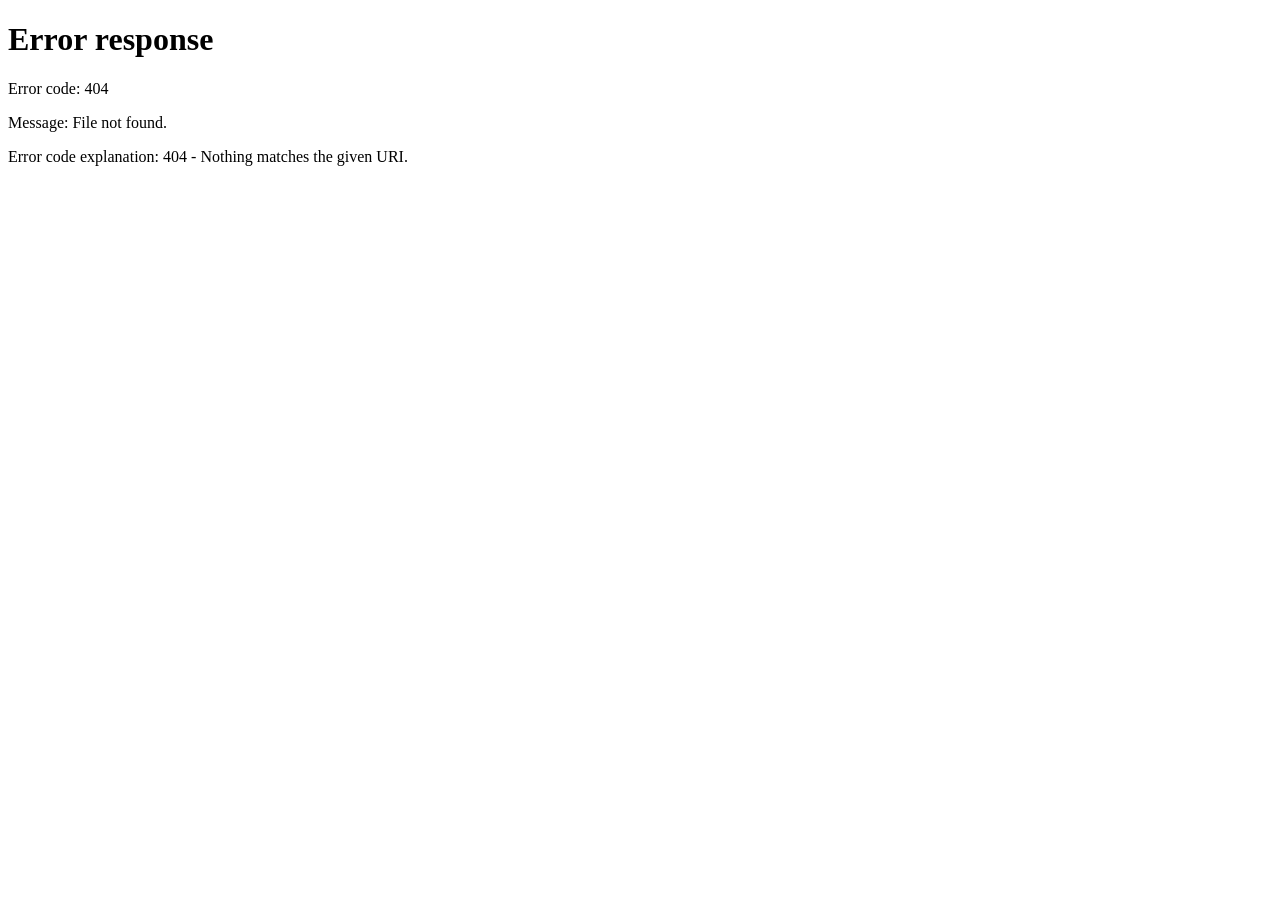
==== umka/index.html @ b2afa0b6 "Add Umka entry page redirecting to the chosen version Co-Authored-By: Claude Opus 5.5 <noreply@anthr" ====
<!doctype html>
<html lang="ru">
<head>
<meta charset="utf-8">
<meta name="viewport" content="width=device-width, initial-scale=1">
<meta name="robots" content="noindex, nofollow">
<title>Умка — редизайн главной</title>
<script>
  (function () {
    var allowed = { v1: 1, v5: 1 };
    var fromQuery = new URLSearchParams(window.location.search).get('v');
    var saved = null;
    try { saved = localStorage.getItem('umka-version'); } catch (e) {}
    var version = allowed[fromQuery] ? fromQuery : (allowed[saved] ? saved : 'v1');
    window.location.replace(version + '/' + window.location.hash);
  })();
</script>
<style>body{margin:0;font-family:system-ui,sans-serif;background:#F4F6FB;color:#0E1A3A;display:flex;min-height:100vh;align-items:center;justify-content:center}a{color:#2B58D9;margin:0 8px}</style>
</head>
<body>
<p>Умка — редизайн главной: <a href="v1/">вариант 1</a> <a href="v5/">вариант 5</a></p>
</body>
</html>
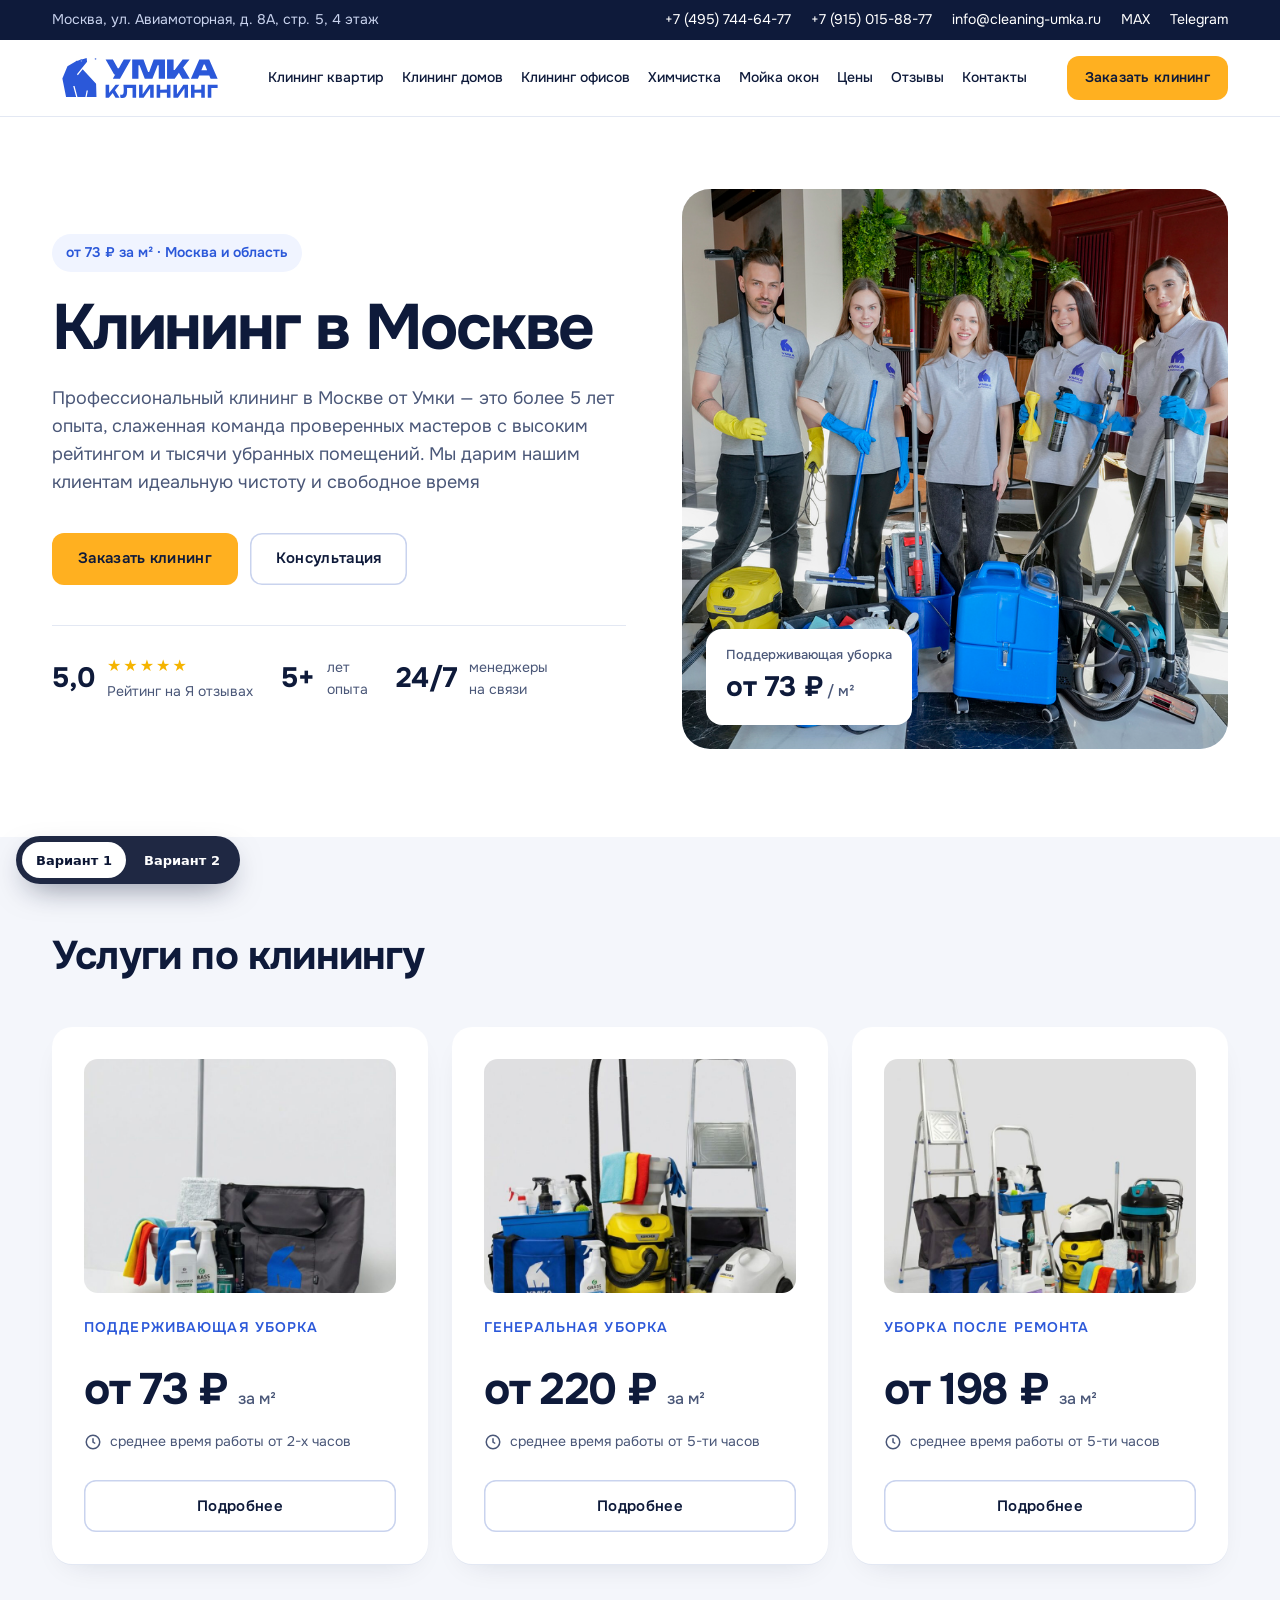
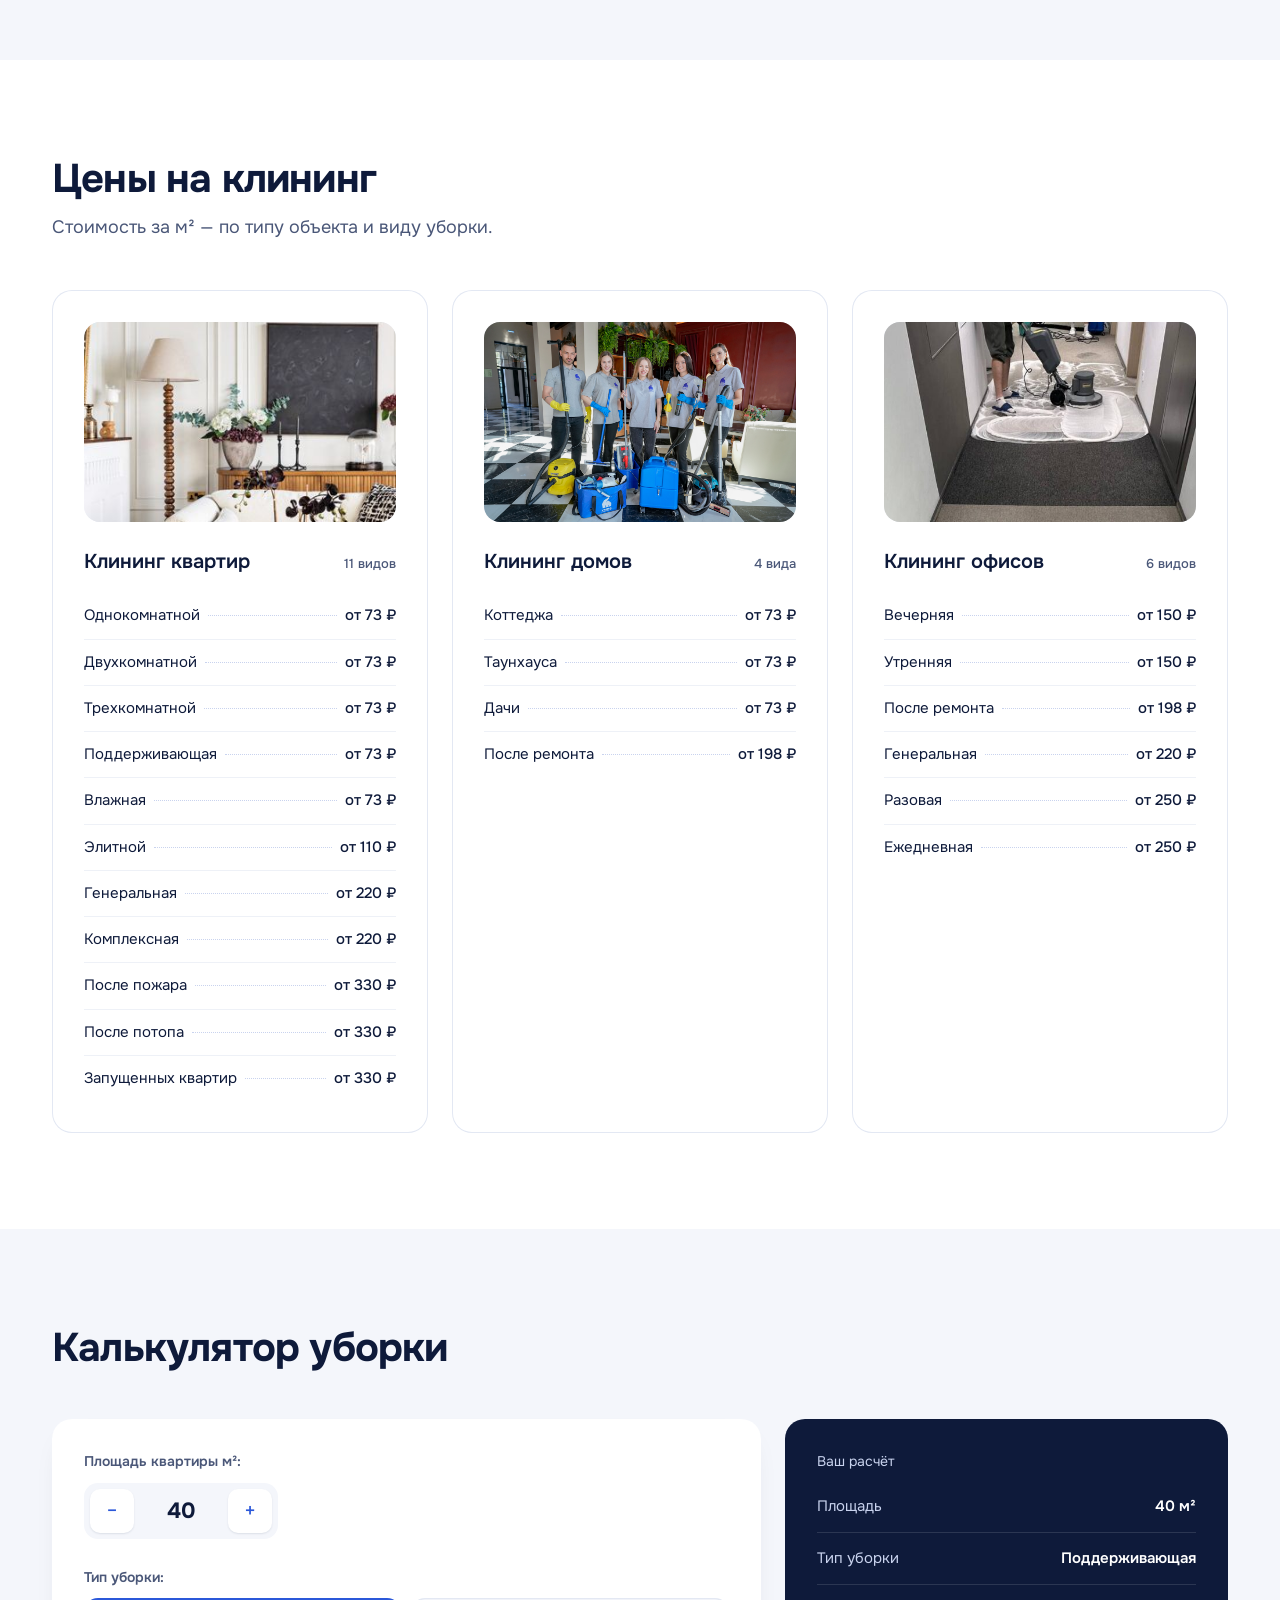
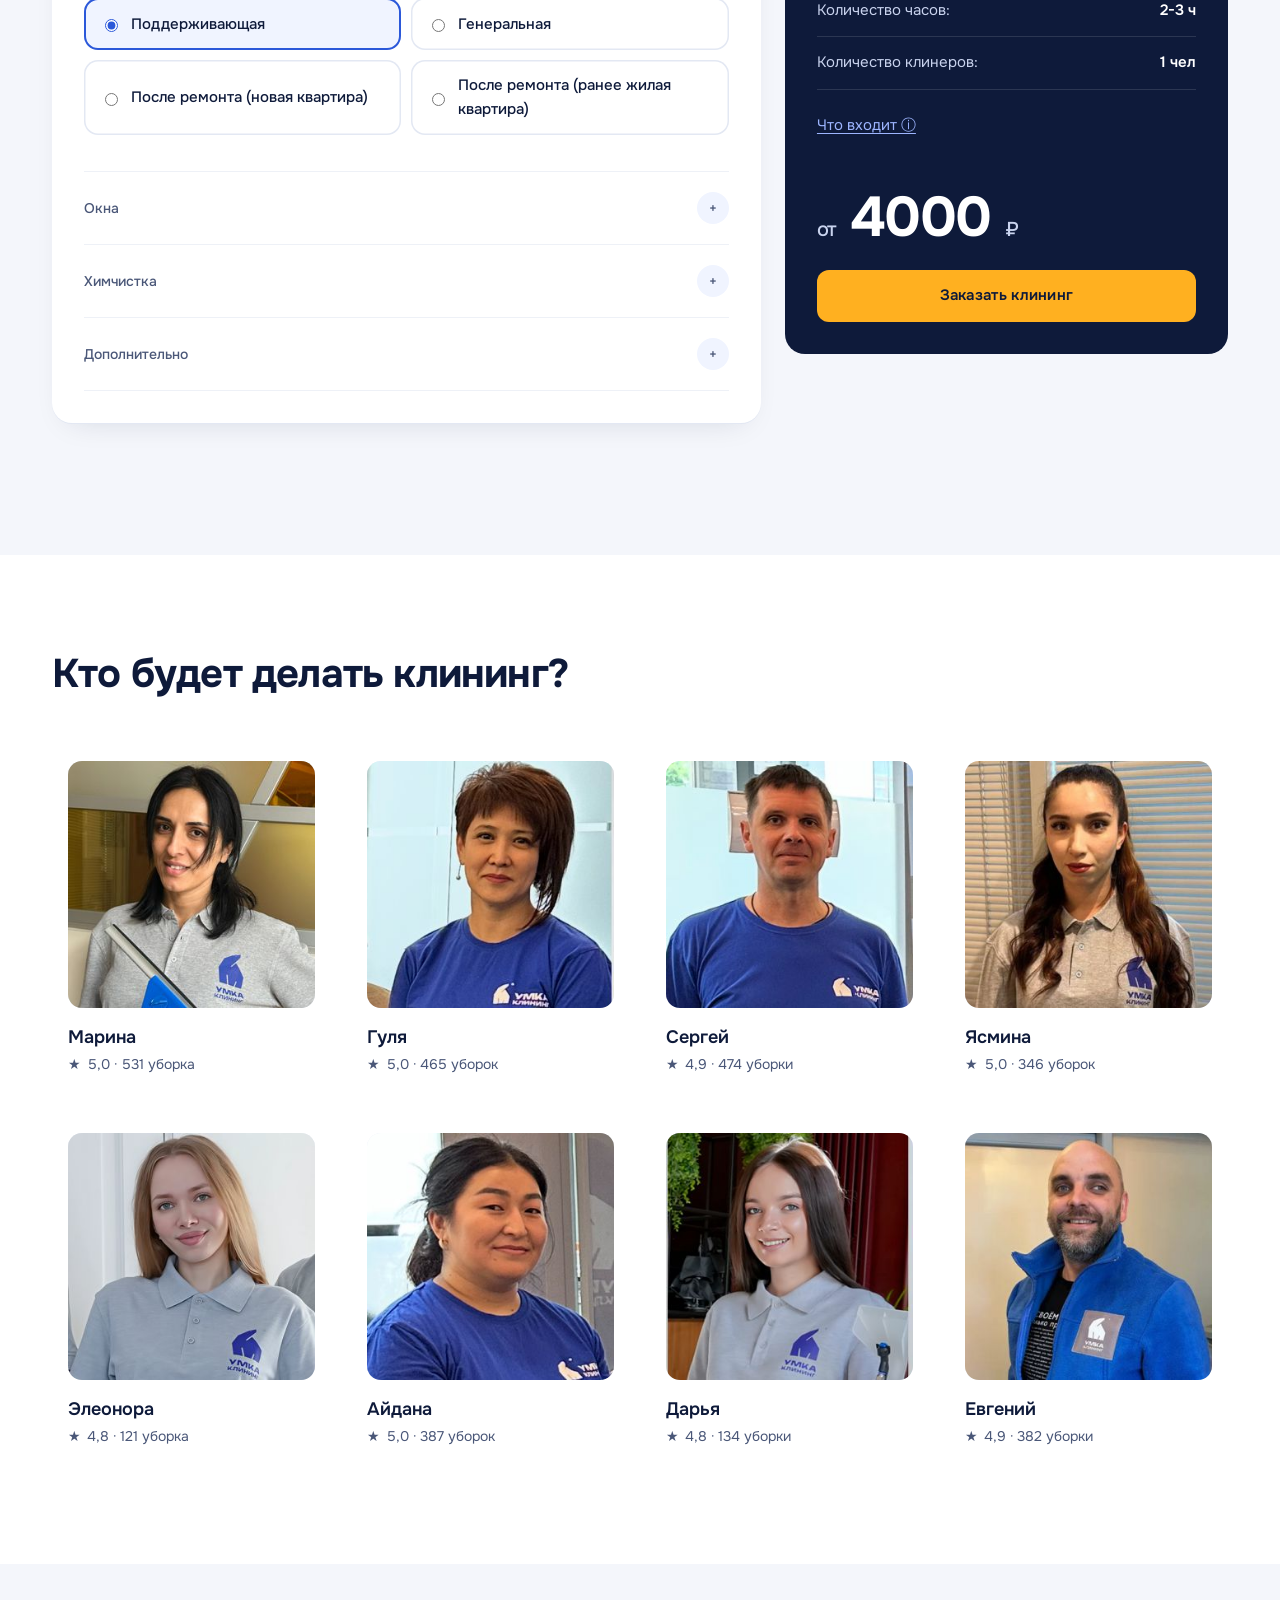
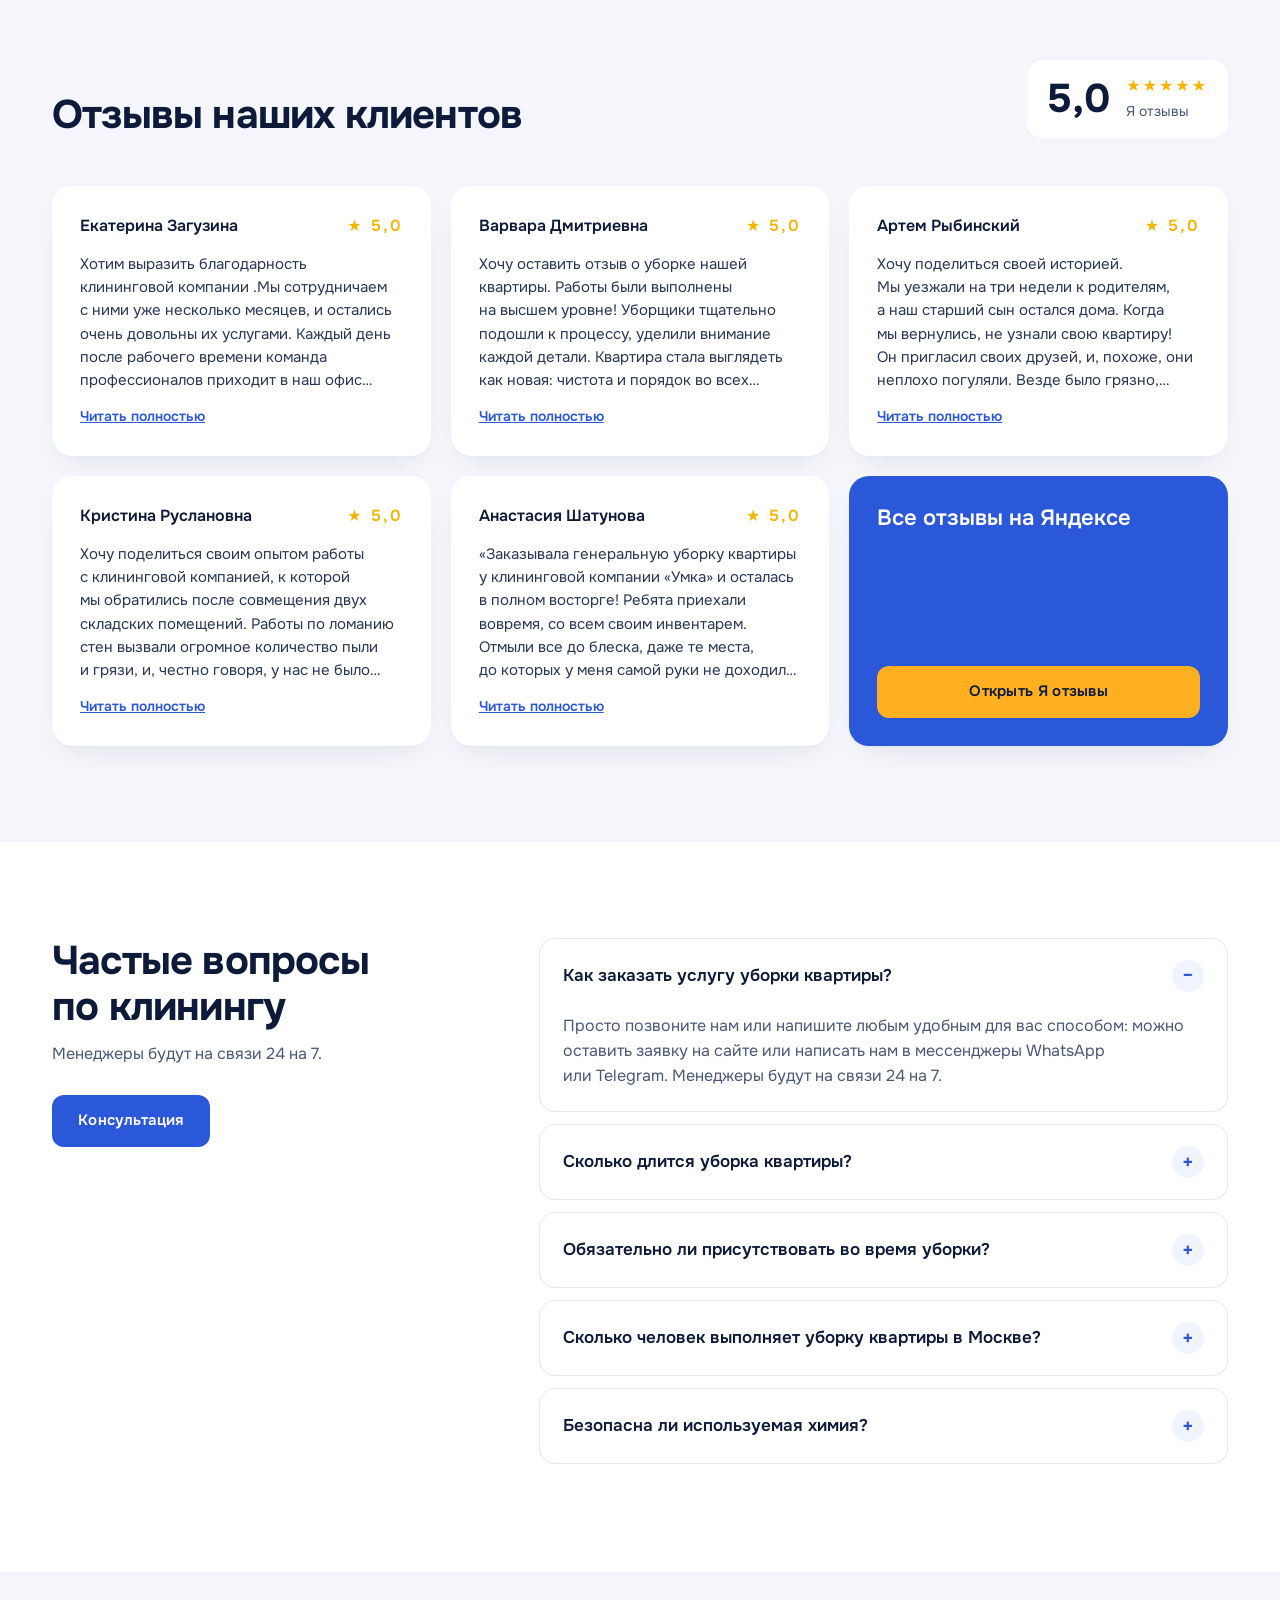
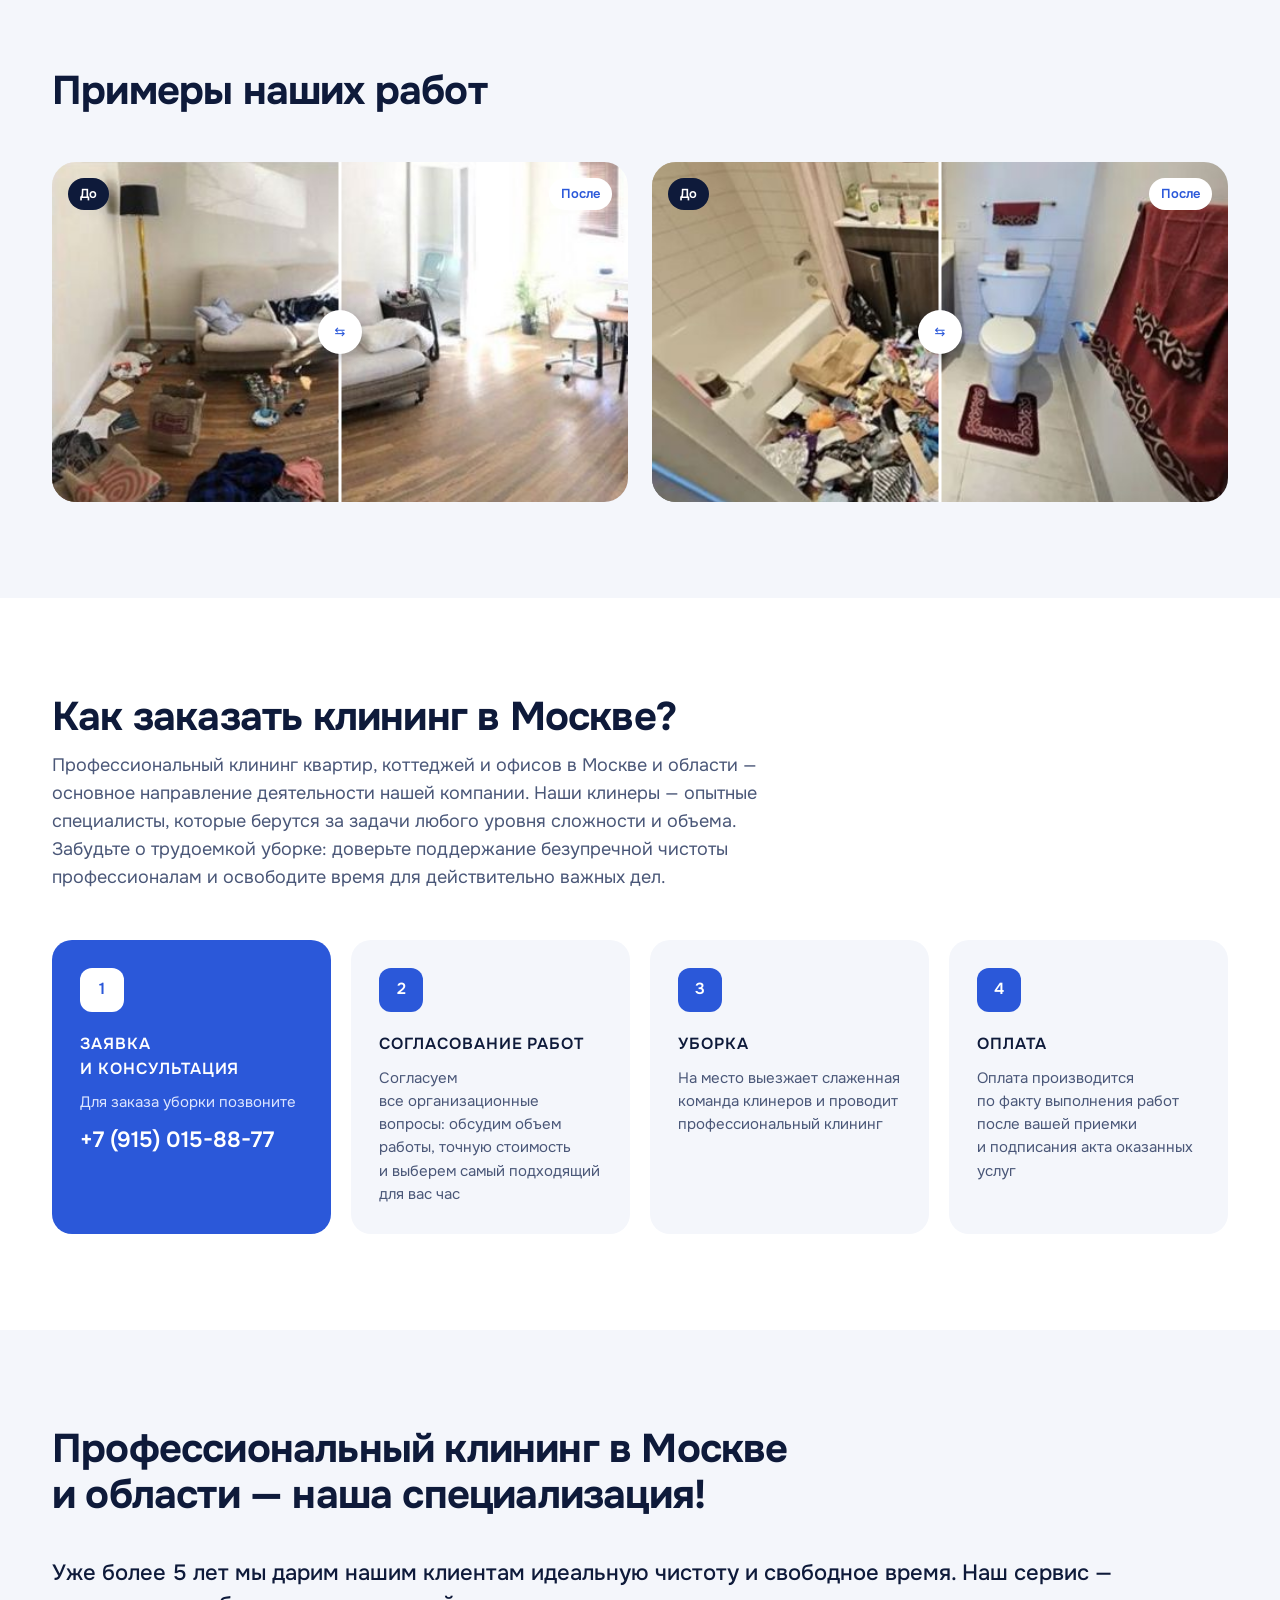
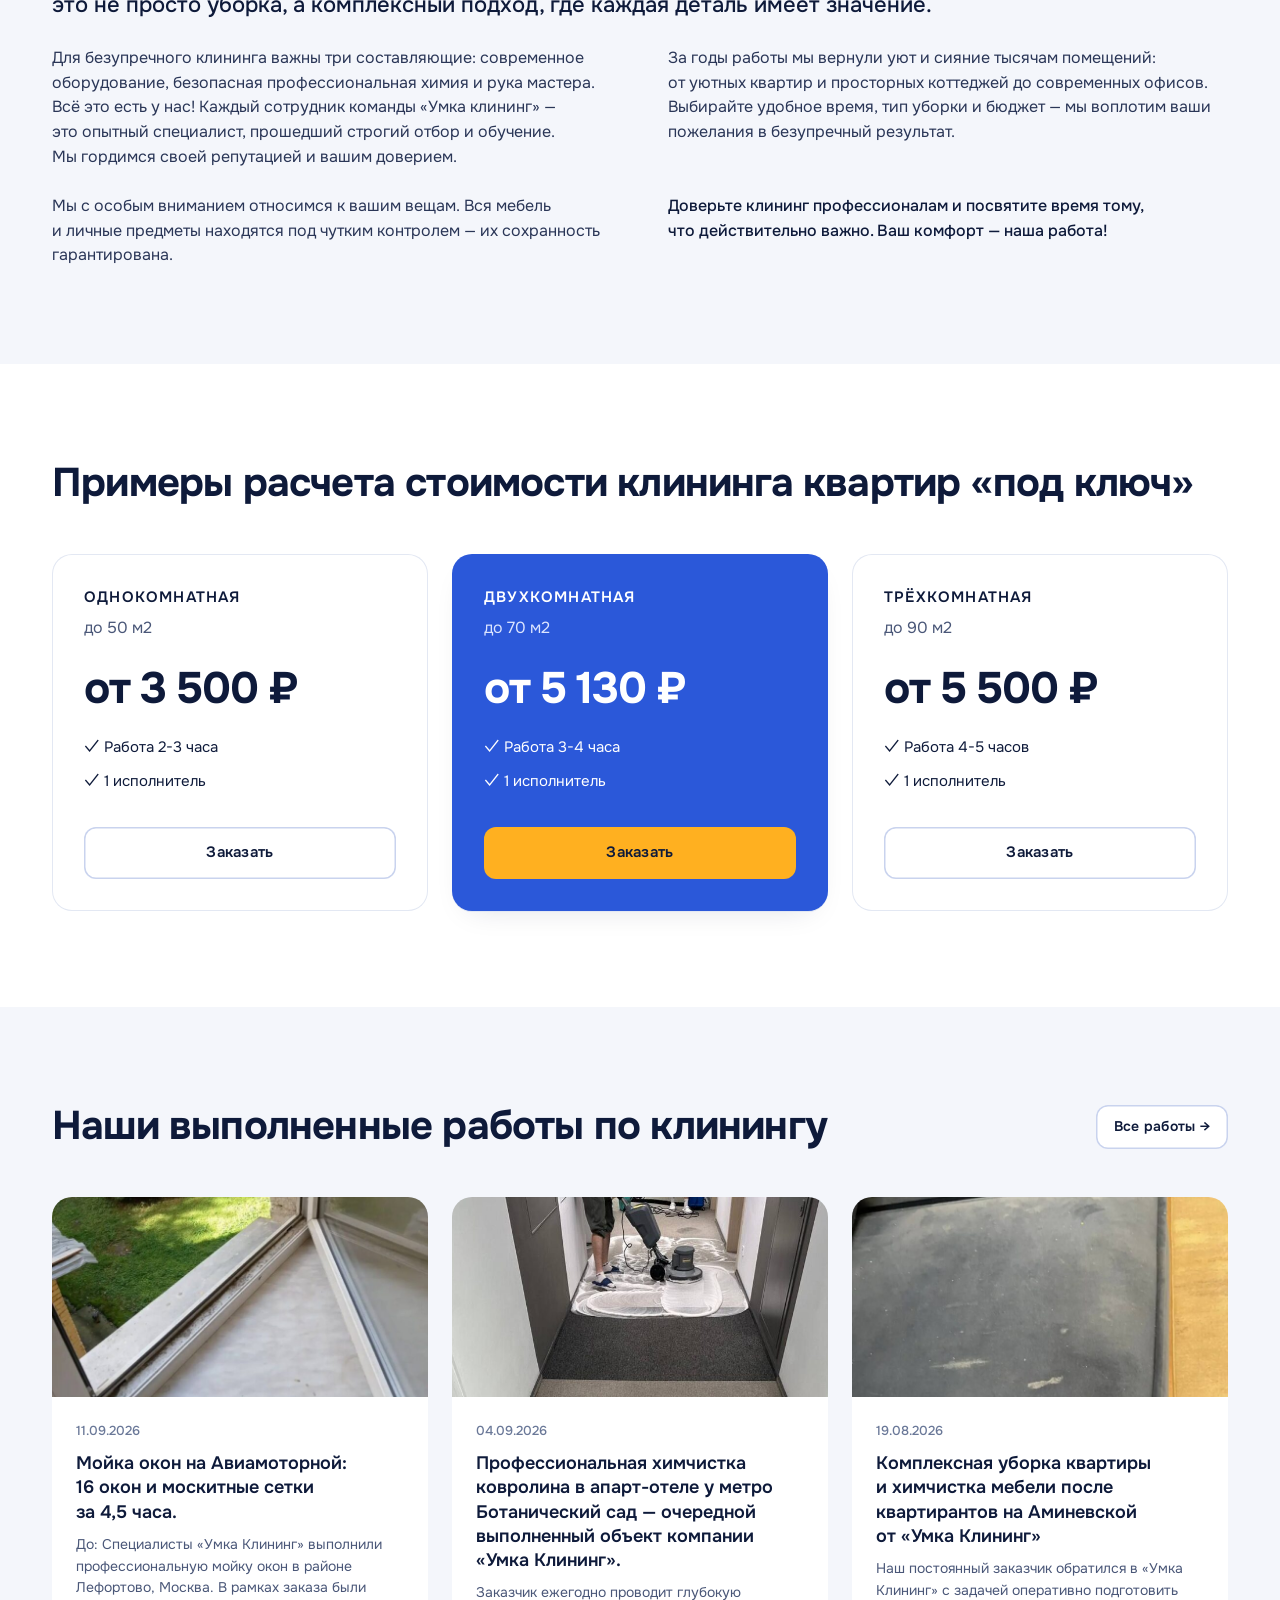
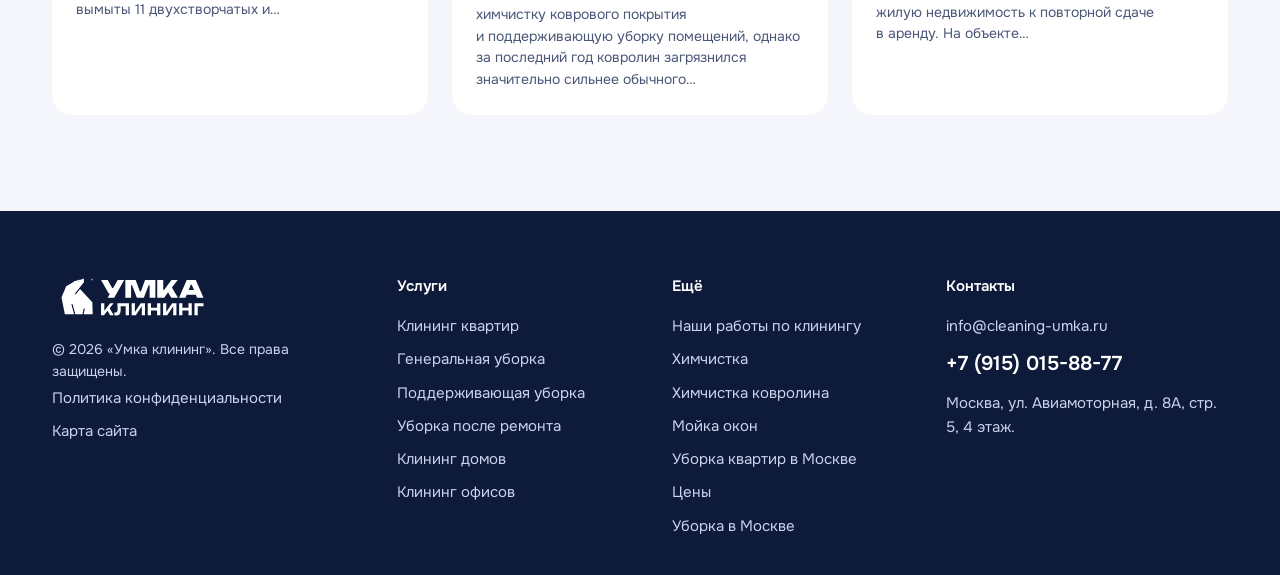
==== commit 749727b5: "Rename Umka variants to 1 and 2 in the version switcher Co-Authored-By: Claude Opus 5.5 <noreply@ant" ====
--- a/umka/index.html
+++ b/umka/index.html
@@ -18,6 +18,6 @@
 <style>body{margin:0;font-family:system-ui,sans-serif;background:#F4F6FB;color:#0E1A3A;display:flex;min-height:100vh;align-items:center;justify-content:center}a{color:#2B58D9;margin:0 8px}</style>
 </head>
 <body>
-<p>Умка — редизайн главной: <a href="v1/">вариант 1</a> <a href="v5/">вариант 5</a></p>
+<p>Умка — редизайн главной: <a href="v1/">вариант 1</a> <a href="v5/">вариант 2</a></p>
 </body>
 </html>
